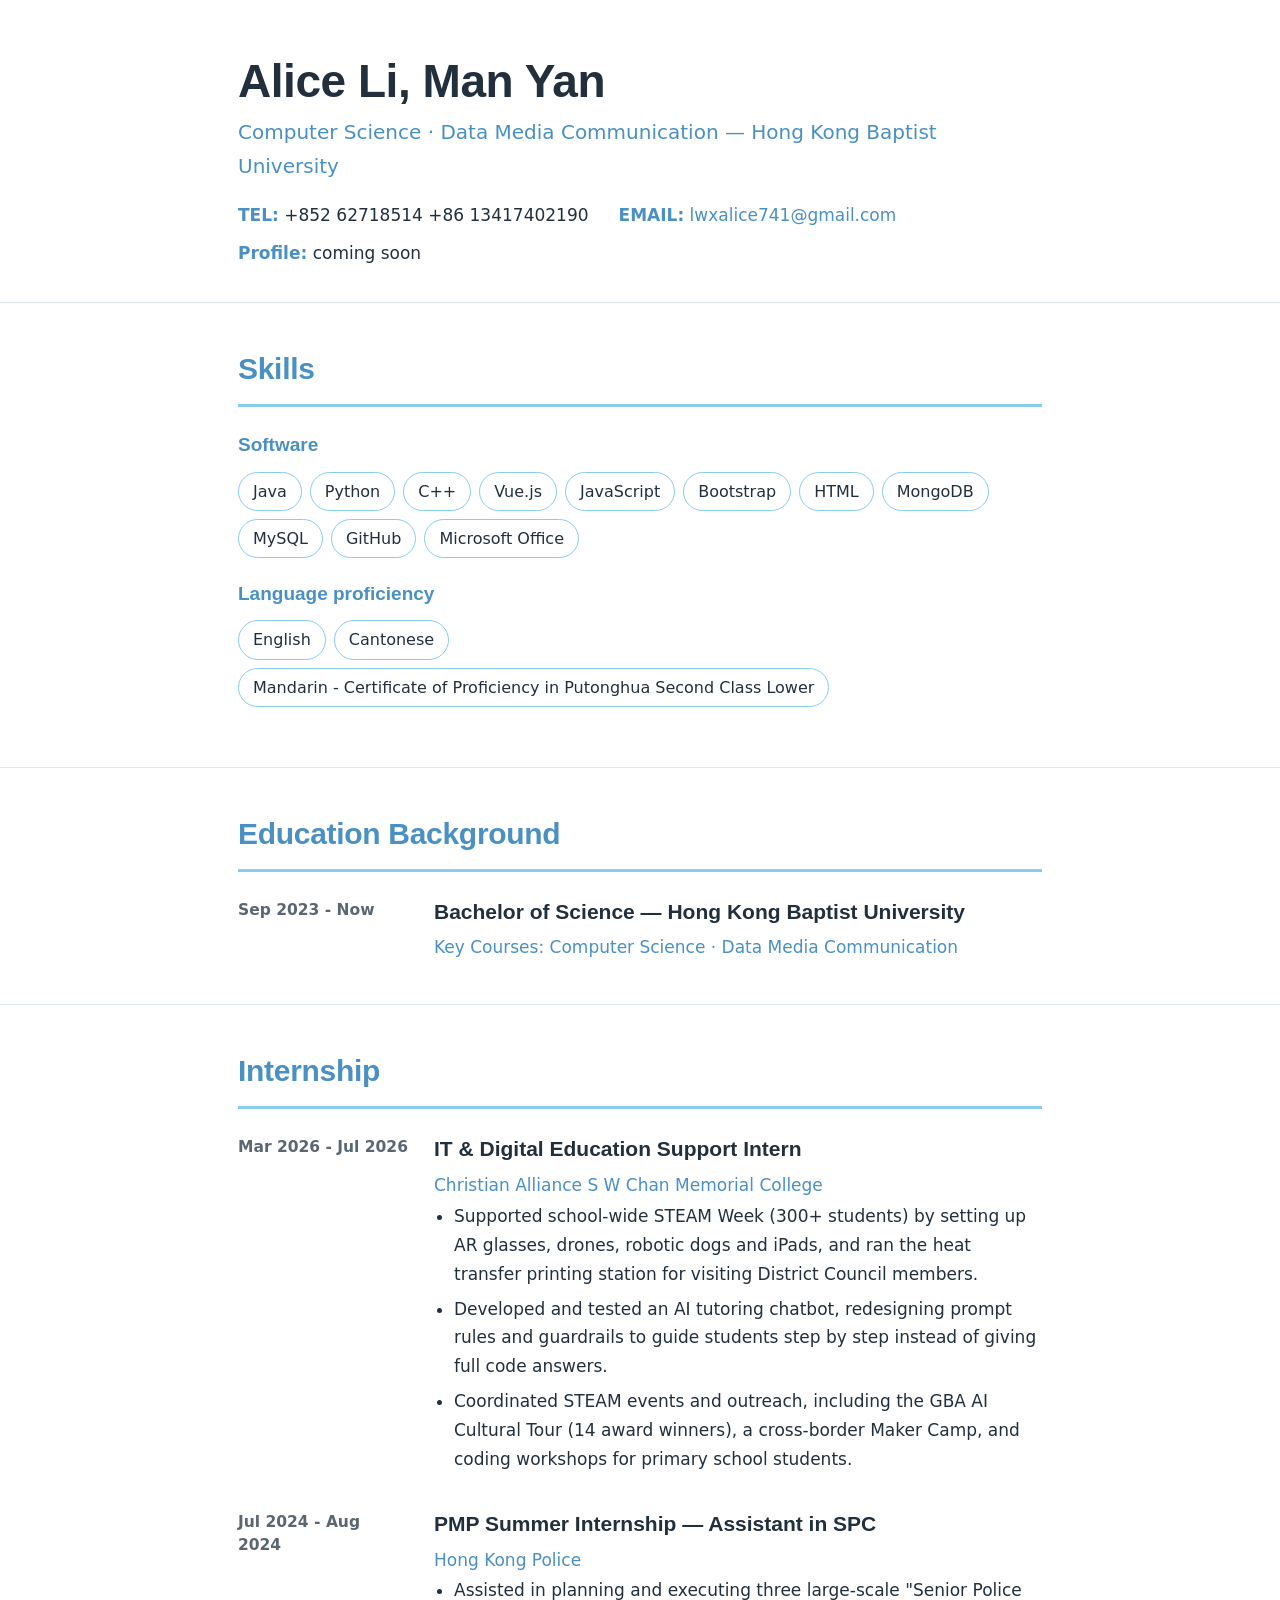
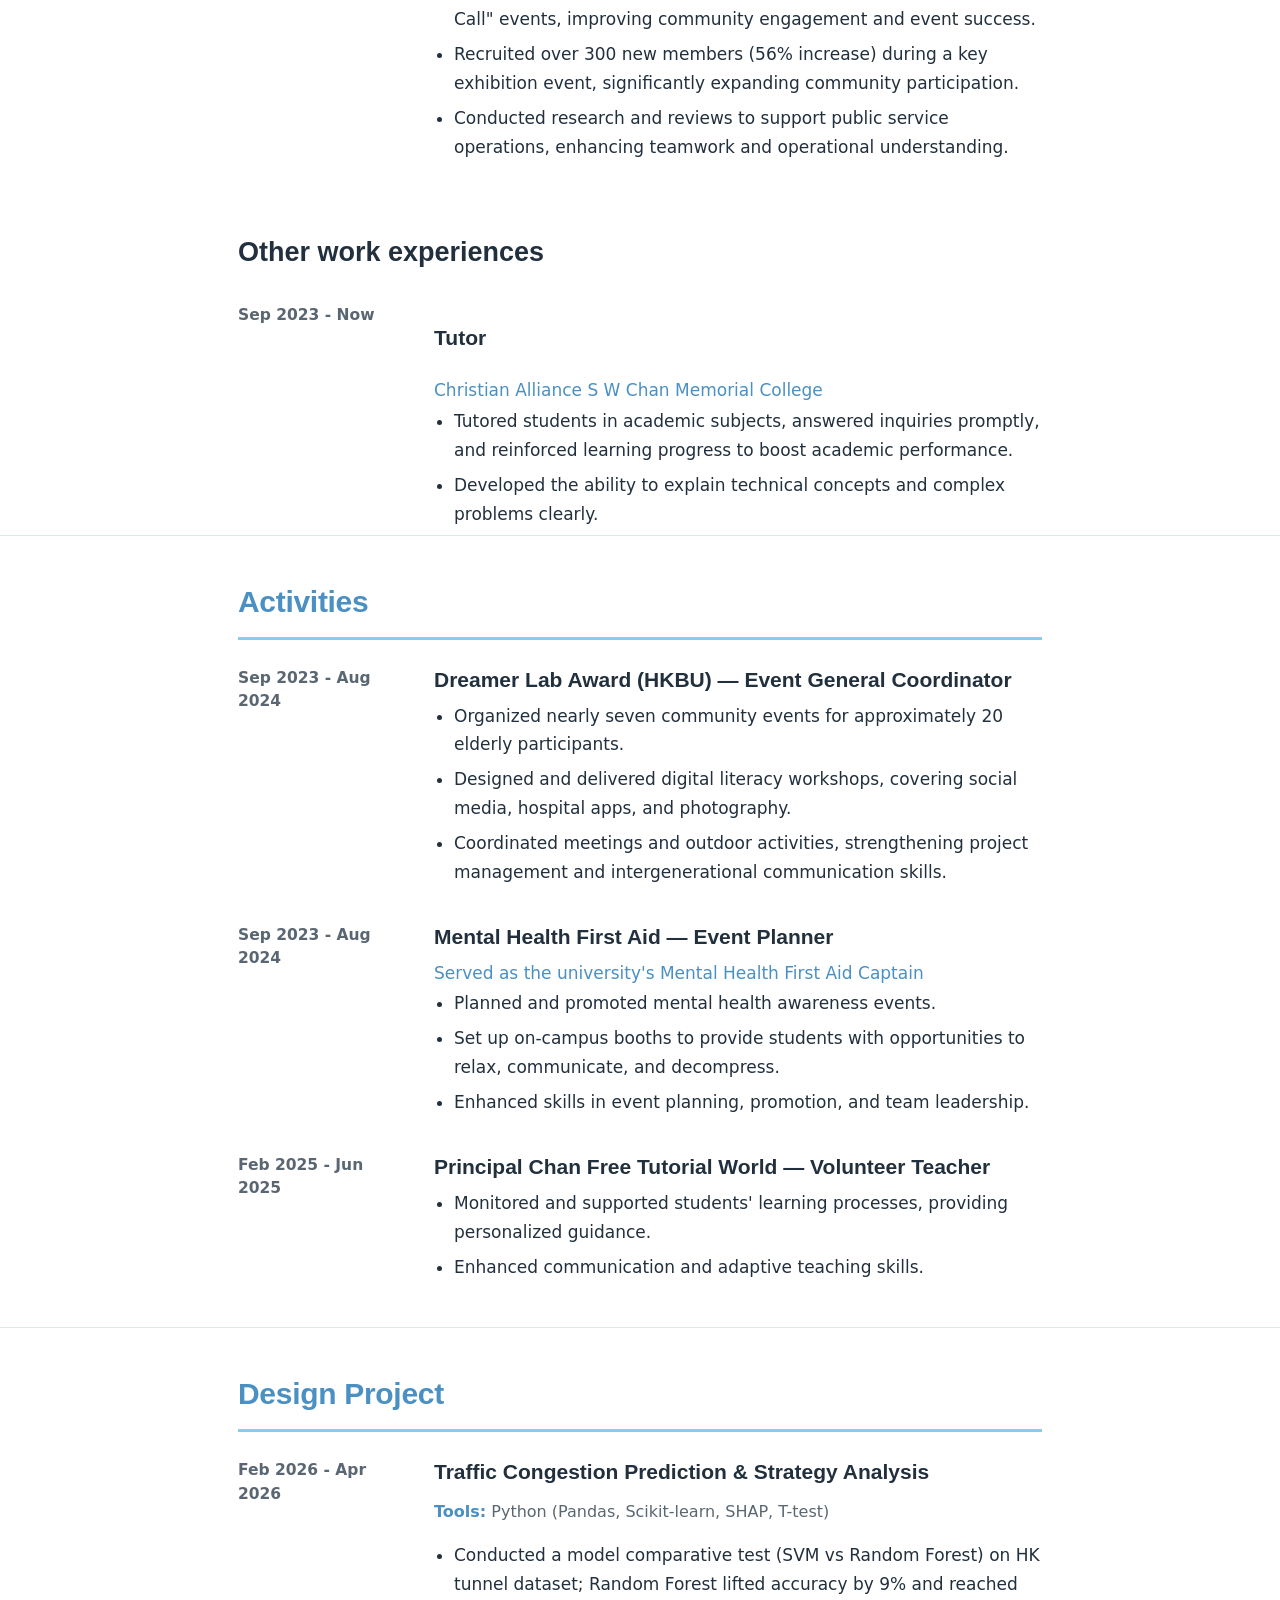
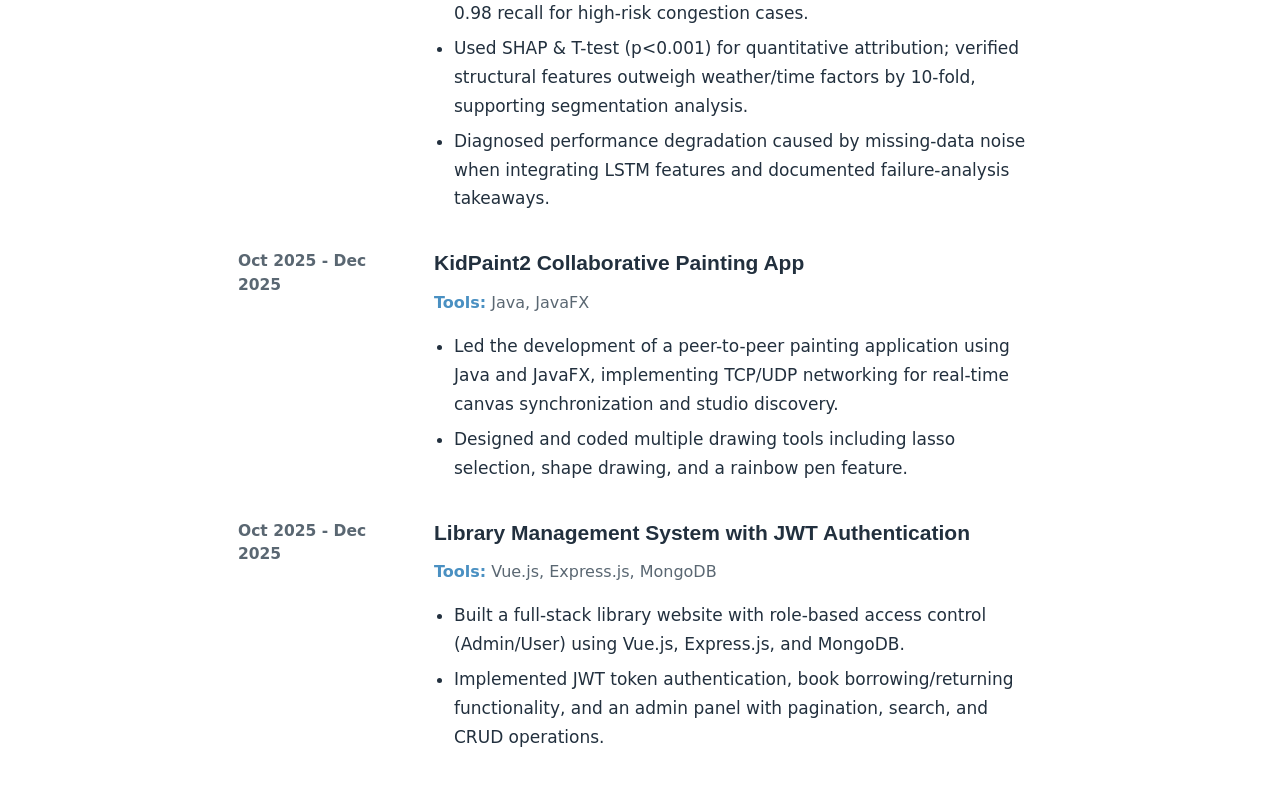
==== index.html @ d693ef81 "Rename resume.html to index.html" ====
<!DOCTYPE html>
<html lang="zh-HK">
<head>
<meta charset="UTF-8">
<meta name="viewport" content="width=device-width, initial-scale=1.0">
<title>Alice Li, Man Yan — Resume</title>
<link rel="preconnect" href="https://miaoda.feishu.cn" crossorigin>
<link rel="stylesheet" href="https://miaoda.feishu.cn/fonts/css2?family=Space+Grotesk:wght@400;500;600;700&family=IBM+Plex+Sans:wght@300;400;500;600&display=swap">
<style>
  :root{
    --white:#FFFFFF;
    --sky:#87CEEB;
    --sky-deep:#4A90C2;
    --ink:#22303E;
    --ink-soft:#5A6772;
    --line:#DFE6EC;
  }
  *{box-sizing:border-box;}
  body{
    margin:0;
    font-family:"IBM Plex Sans", "PingFang SC", "Microsoft YaHei", system-ui, sans-serif;
    color:var(--ink);
    background:var(--white);
    line-height:1.7;
    font-size:18px;
    -webkit-font-smoothing:antialiased;
  }
  h1,h2,h3{font-family:"Space Grotesk","PingFang SC",sans-serif;}
  a{color:var(--sky-deep);text-decoration:none;}
  a:hover{text-decoration:underline;}
  .wrap{max-width:860px;margin:0 auto;padding:0 28px;}

  /* ===== Header ===== */
  header.hero{padding:56px 0 34px;background:var(--white);}
  header.hero h1{
    margin:0 0 8px;font-size:46px;line-height:1.1;font-weight:700;letter-spacing:-.01em;color:var(--ink);
  }
  .hero-role{font-size:20px;color:var(--sky-deep);margin:0 0 18px;font-weight:500;}
  .contact-row{display:flex;flex-wrap:wrap;gap:10px 30px;font-size:17px;color:var(--ink);}
  .contact-row span{white-space:nowrap;}
  .contact-row strong{color:var(--sky-deep);font-weight:600;}

  /* ===== Sections ===== */
  section{padding:40px 0;border-top:1px solid var(--line);}
  section h2{
    margin:0 0 22px;font-size:30px;font-weight:600;letter-spacing:-.01em;color:var(--sky-deep);
    padding-bottom:10px;border-bottom:3px solid var(--sky);
  }
  section h3{margin:0 0 4px;font-size:21px;font-weight:600;color:var(--ink);}

  /* ===== Entry (title + date + bullets) ===== */
  .entry{display:flex;gap:26px;margin-bottom:26px;}
  .entry:last-child{margin-bottom:0;}
  .entry .date{
    flex:0 0 170px;font-size:15.5px;font-weight:600;color:var(--ink-soft);line-height:1.5;
    padding-top:5px;
  }
  .entry .body{flex:1;}
  .entry .org{font-size:17px;font-weight:500;color:var(--sky-deep);margin:0 0 2px;}
  .entry ul{margin:0;padding-left:20px;}
  .entry li{font-size:17px;margin-bottom:6px;}
  .entry .tools{margin-top:8px;font-size:16px;color:var(--ink-soft);}
  .entry .tools strong{font-weight:600;color:var(--sky-deep);}

  /* ===== Skills ===== */
  .skill-block{margin-bottom:20px;}
  .skill-block h3{font-size:19px;color:var(--sky-deep);margin-bottom:10px;}
  .chips{display:flex;flex-wrap:wrap;gap:8px;}
  .chip{
    font-size:16px;font-weight:500;color:var(--ink);
    background:var(--white);border:1px solid var(--sky);
    padding:5px 14px;border-radius:999px;
  }
  .chip.lang{color:var(--white);background:var(--sky-deep);border-color:var(--sky-deep);}
  .chip small{display:block;font-weight:400;font-size:12.5px;color:var(--ink-soft);}

  /* ===== Responsive ===== */
  @media (max-width:720px){
    header.hero h1{font-size:36px;}
    .entry{flex-direction:column;gap:4px;}
    .entry .date{padding-top:0;}
    .wrap{padding:0 20px;}
  }
</style>
</head>
<body>

<header class="hero">
  <div class="wrap">
    <h1>Alice Li, Man Yan</h1>
    <p class="hero-role">Computer Science · Data Media Communication — Hong Kong Baptist University</p>
    <div class="contact-row">
      <span><strong>TEL:</strong> +852 62718514 +86 13417402190</span>
      <span><strong>EMAIL:</strong> <a href="mailto:lwxalice741@gmail.com">lwxalice741@gmail.com</a></span>
      <span><strong>Profile:</strong> coming soon</span>
    </div>
  </div>
</header>

<!-- skills-->
<section>
  <div class="wrap">
    <h2>Skills</h2>
    <div class="skill-block">
      <h3>Software</h3>
      <div class="chips">
        <span class="chip">Java</span>
        <span class="chip">Python</span>
        <span class="chip">C++</span>
        <span class="chip">Vue.js</span>
        <span class="chip">JavaScript</span>
        <span class="chip">Bootstrap</span>
        <span class="chip">HTML</span>
        <span class="chip">MongoDB</span>
        <span class="chip">MySQL</span>
        <span class="chip">GitHub</span>
        <span class="chip">Microsoft Office</span>
      </div>
    </div>
    <div class="skill-block">
      <h3>Language proficiency</h3>
      <div class="chips">
        <span class="chip">English</span>
        <span class="chip">Cantonese</span>
        <span class="chip">Mandarin - Certificate of Proficiency in Putonghua Second Class Lower</span>
      </div>
    </div>
  </div>
</section>

<!--Education -->
<section>
  <div class="wrap">
    <h2>Education Background</h2>
    <div class="entry">
      <div class="date">Sep 2023 - Now</div>
      <div class="body">
        <h3>Bachelor of Science — Hong Kong Baptist University</h3>
        <p class="org">Key Courses: Computer Science · Data Media Communication</p>
      </div>
    </div>
  </div>
</section>

<!--Internship -->
<section>
  <div class="wrap">
    <h2>Internship</h2>

    <div class="entry">
      <div class="date">Mar 2026 - Jul 2026</div>
      <div class="body">
        <h3>IT &amp; Digital Education Support Intern</h3>
        <p class="org">Christian Alliance S W Chan Memorial College</p>
        <ul>
          <li>Supported school-wide STEAM Week (300+ students) by setting up AR glasses, drones, robotic dogs and iPads, and ran the heat transfer printing station for visiting District Council members.</li>
          <li>Developed and tested an AI tutoring chatbot, redesigning prompt rules and guardrails to guide students step by step instead of giving full code answers.</li>
          <li>Coordinated STEAM events and outreach, including the GBA AI Cultural Tour (14 award winners), a cross-border Maker Camp, and coding workshops for primary school students.</li>
        </ul>
      </div>
    </div>

    <div class="entry">
      <div class="date">Jul 2024 - Aug 2024</div>
      <div class="body">
        <h3>PMP Summer Internship — Assistant in SPC</h3>
        <p class="org">Hong Kong Police</p>
        <ul>
          <li>Assisted in planning and executing three large-scale "Senior Police Call" events, improving community engagement and event success.</li>
          <li>Recruited over 300 new members (56% increase) during a key exhibition event, significantly expanding community participation.</li>
          <li>Conducted research and reviews to support public service operations, enhancing teamwork and operational understanding.</li>
        </ul>
      </div>
    </div>
  </div>
</section>

<sction>
    <div class="wrap">
        <h2>Other work experiences</h2>
        
        <div class="entry">
            <div class="date">Sep 2023 - Now</div>
            <div class="body">
              <h3>Tutor</h3>
              <p class="org">Christian Alliance S W Chan Memorial College</p>
              <ul>
                <li>Tutored students in academic subjects, answered inquiries promptly, and reinforced learning progress to boost academic performance.</li>
                <li>Developed the ability to explain technical concepts and complex problems clearly.</li>
              </ul>
            </div>
          </div>
      </div>
</sction>

<!-- Community services/ Extra-activity -->
<section>
    <div class="wrap">
      <h2>Activities</h2>
  
      <div class="entry">
        <div class="date">Sep 2023 - Aug 2024</div>
        <div class="body">
          <h3>Dreamer Lab Award (HKBU) — Event General Coordinator</h3>
          <ul>
            <li>Organized nearly seven community events for approximately 20 elderly participants.</li>
            <li>Designed and delivered digital literacy workshops, covering social media, hospital apps, and photography.</li>
            <li>Coordinated meetings and outdoor activities, strengthening project management and intergenerational communication skills.</li>
          </ul>
        </div>
      </div>
  
      <div class="entry">
        <div class="date">Sep 2023 - Aug 2024</div>
        <div class="body">
          <h3>Mental Health First Aid — Event Planner</h3>
          <p class="org">Served as the university's Mental Health First Aid Captain</p>
          <ul>
            <li>Planned and promoted mental health awareness events.</li>
            <li>Set up on-campus booths to provide students with opportunities to relax, communicate, and decompress.</li>
            <li>Enhanced skills in event planning, promotion, and team leadership.</li>
          </ul>
        </div>
      </div>
  
      <div class="entry">
        <div class="date">Feb 2025 - Jun 2025</div>
        <div class="body">
          <h3>Principal Chan Free Tutorial World — Volunteer Teacher</h3>
          <ul>
            <li>Monitored and supported students' learning processes, providing personalized guidance.</li>
            <li>Enhanced communication and adaptive teaching skills.</li>
          </ul>
        </div>
      </div>

    </div>
  </section>

<!-- Projects -->
<section>
  <div class="wrap">
    <h2>Design Project</h2>

    <div class="entry">
      <div class="date">Feb 2026 - Apr 2026</div>
      <div class="body">
        <h3>Traffic Congestion Prediction &amp; Strategy Analysis</h3>
        <p class="tools"><strong>Tools:</strong> Python (Pandas, Scikit-learn, SHAP, T-test)</p>
        <ul>
          <li>Conducted a model comparative test (SVM vs Random Forest) on HK tunnel dataset; Random Forest lifted accuracy by 9% and reached 0.98 recall for high-risk congestion cases.</li>
          <li>Used SHAP &amp; T-test (p&lt;0.001) for quantitative attribution; verified structural features outweigh weather/time factors by 10-fold, supporting segmentation analysis.</li>
          <li>Diagnosed performance degradation caused by missing-data noise when integrating LSTM features and documented failure-analysis takeaways.</li>
        </ul>
      </div>
    </div>

    <div class="entry">
      <div class="date">Oct 2025 - Dec 2025</div>
      <div class="body">
        <h3>KidPaint2 Collaborative Painting App</h3>
        <p class="tools"><strong>Tools:</strong> Java, JavaFX</p>
        <ul>
          <li>Led the development of a peer-to-peer painting application using Java and JavaFX, implementing TCP/UDP networking for real-time canvas synchronization and studio discovery.</li>
          <li>Designed and coded multiple drawing tools including lasso selection, shape drawing, and a rainbow pen feature.</li>
        </ul>
      </div>
    </div>

    <div class="entry">
      <div class="date">Oct 2025 - Dec 2025</div>
      <div class="body">
        <h3>Library Management System with JWT Authentication</h3>
        <p class="tools"><strong>Tools:</strong> Vue.js, Express.js, MongoDB</p>
        <ul>
          <li>Built a full-stack library website with role-based access control (Admin/User) using Vue.js, Express.js, and MongoDB.</li>
          <li>Implemented JWT token authentication, book borrowing/returning functionality, and an admin panel with pagination, search, and CRUD operations.</li>
        </ul>
      </div>
    </div>
  </div>
</section>

</body>
</html>
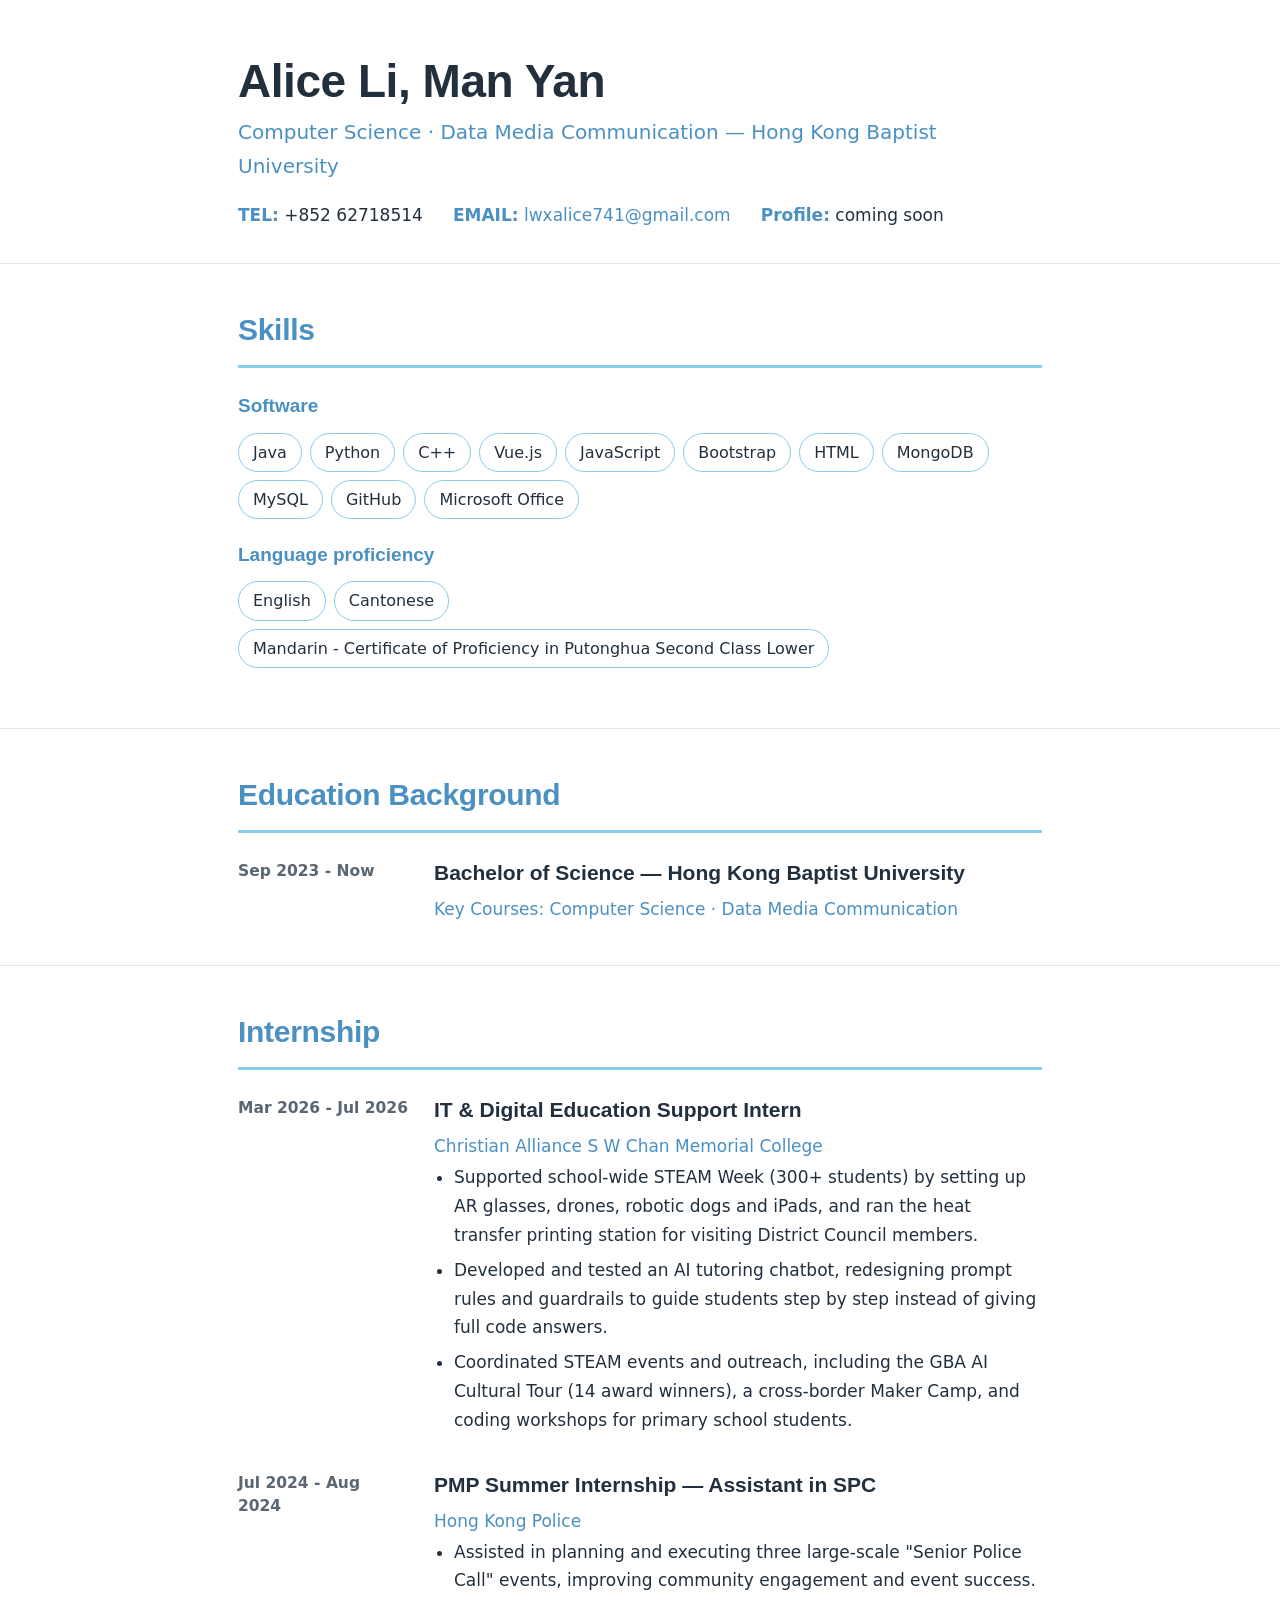
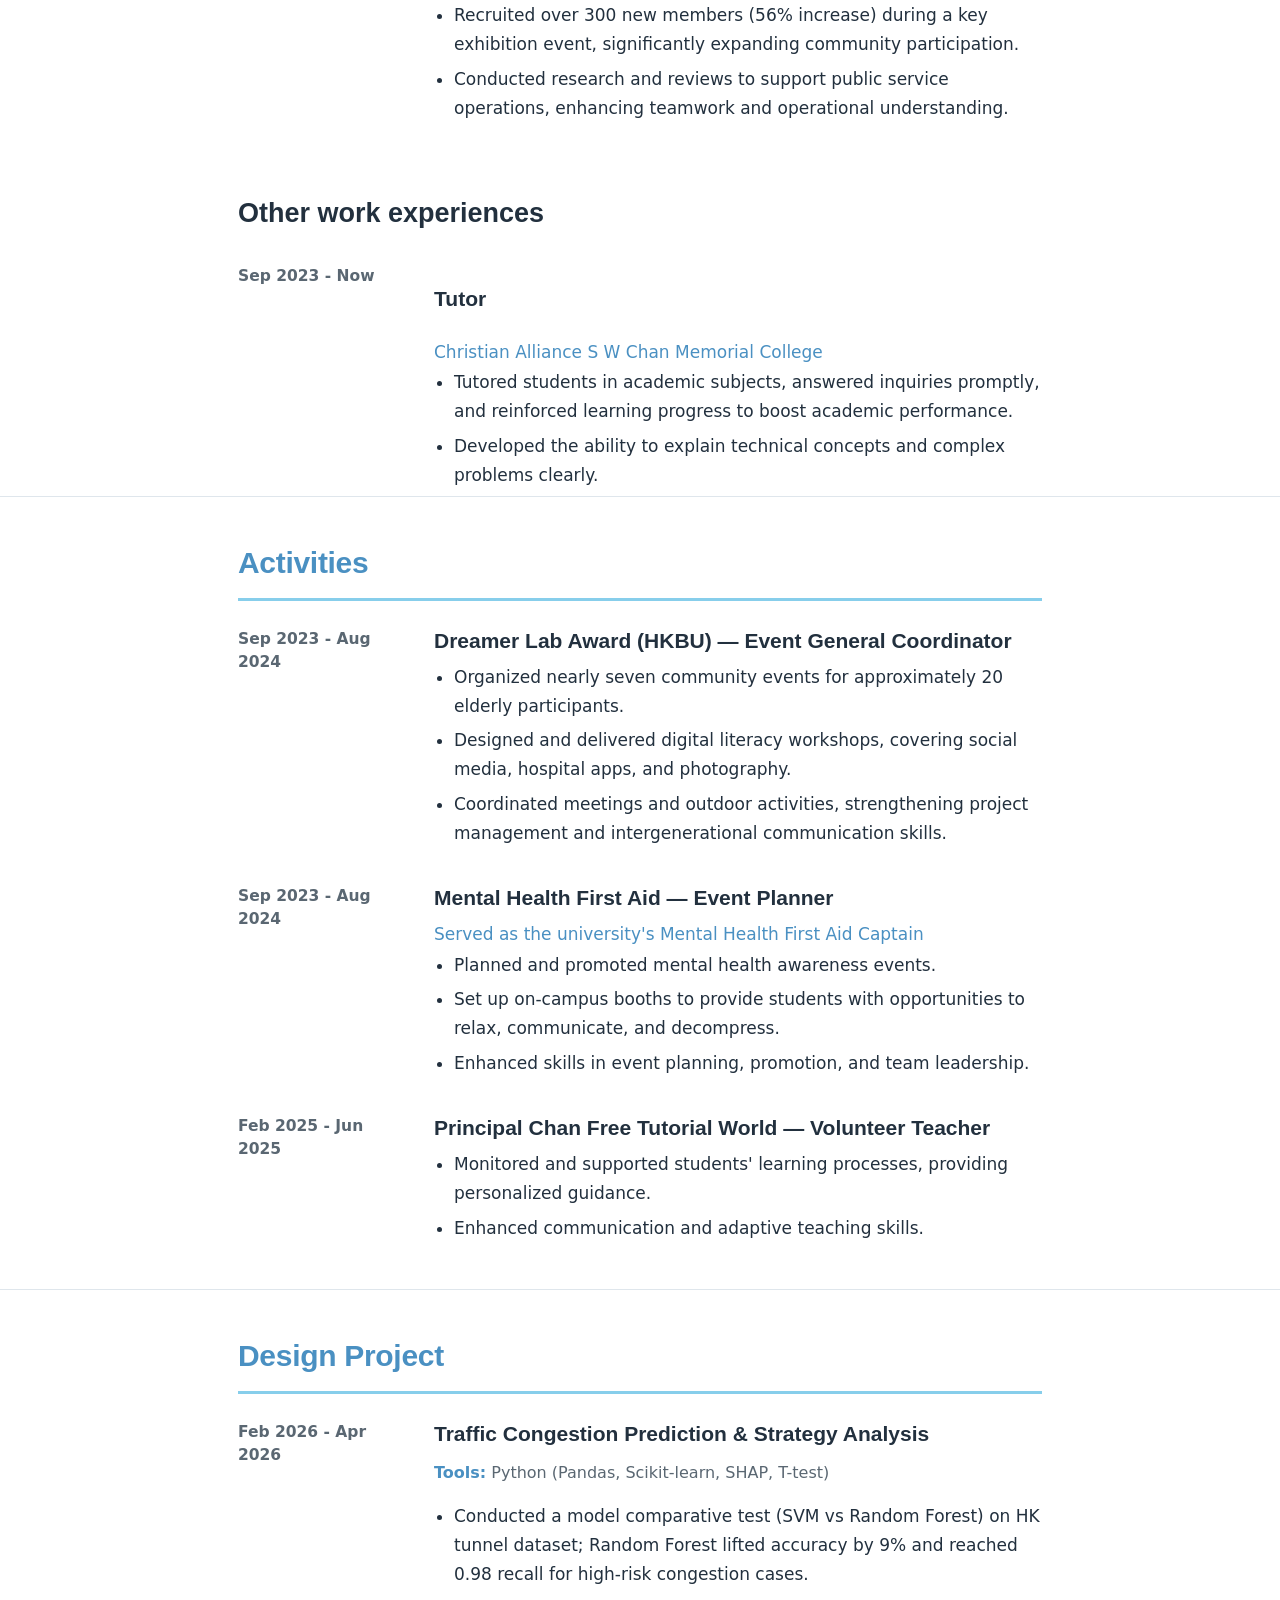
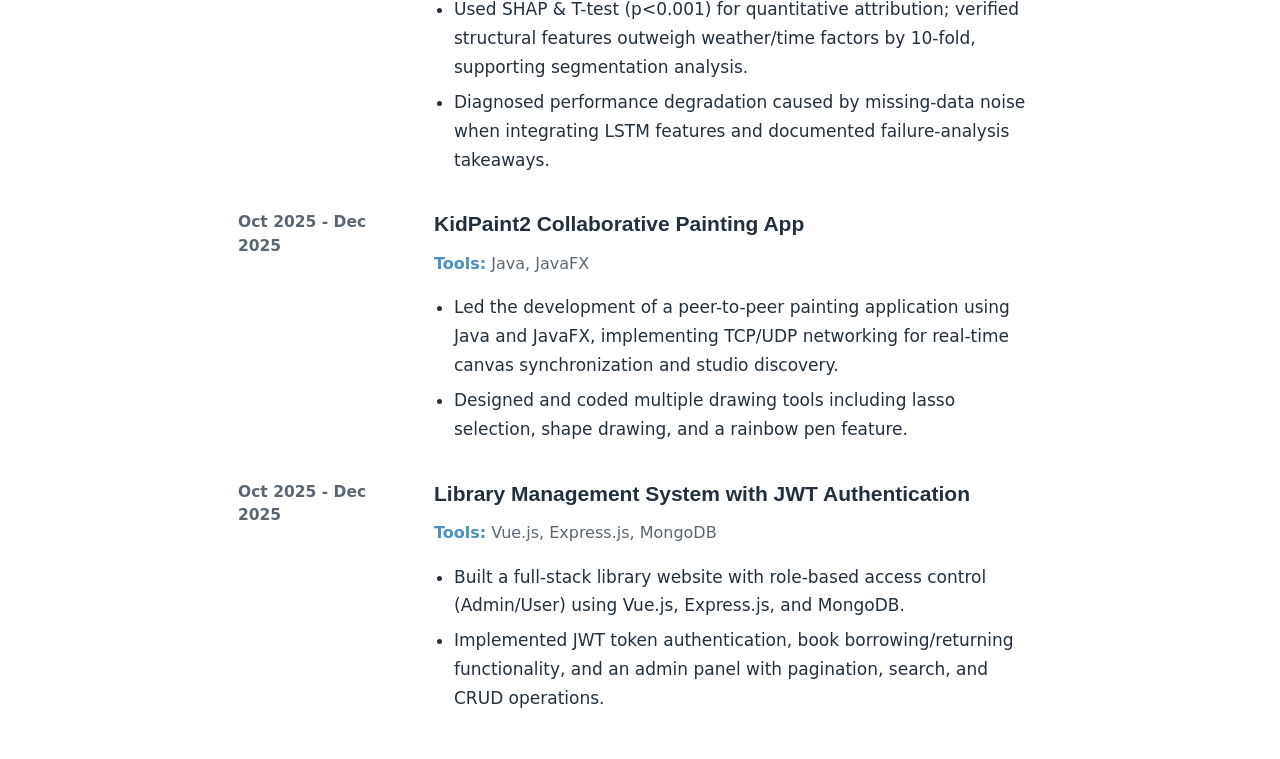
==== commit d39b991e: "Update index.html" ====
--- a/index.html
+++ b/index.html
@@ -90,7 +90,7 @@
     <h1>Alice Li, Man Yan</h1>
     <p class="hero-role">Computer Science · Data Media Communication — Hong Kong Baptist University</p>
     <div class="contact-row">
-      <span><strong>TEL:</strong> +852 62718514 +86 13417402190</span>
+      <span><strong>TEL:</strong> +852 62718514</span>
       <span><strong>EMAIL:</strong> <a href="mailto:lwxalice741@gmail.com">lwxalice741@gmail.com</a></span>
       <span><strong>Profile:</strong> coming soon</span>
     </div>
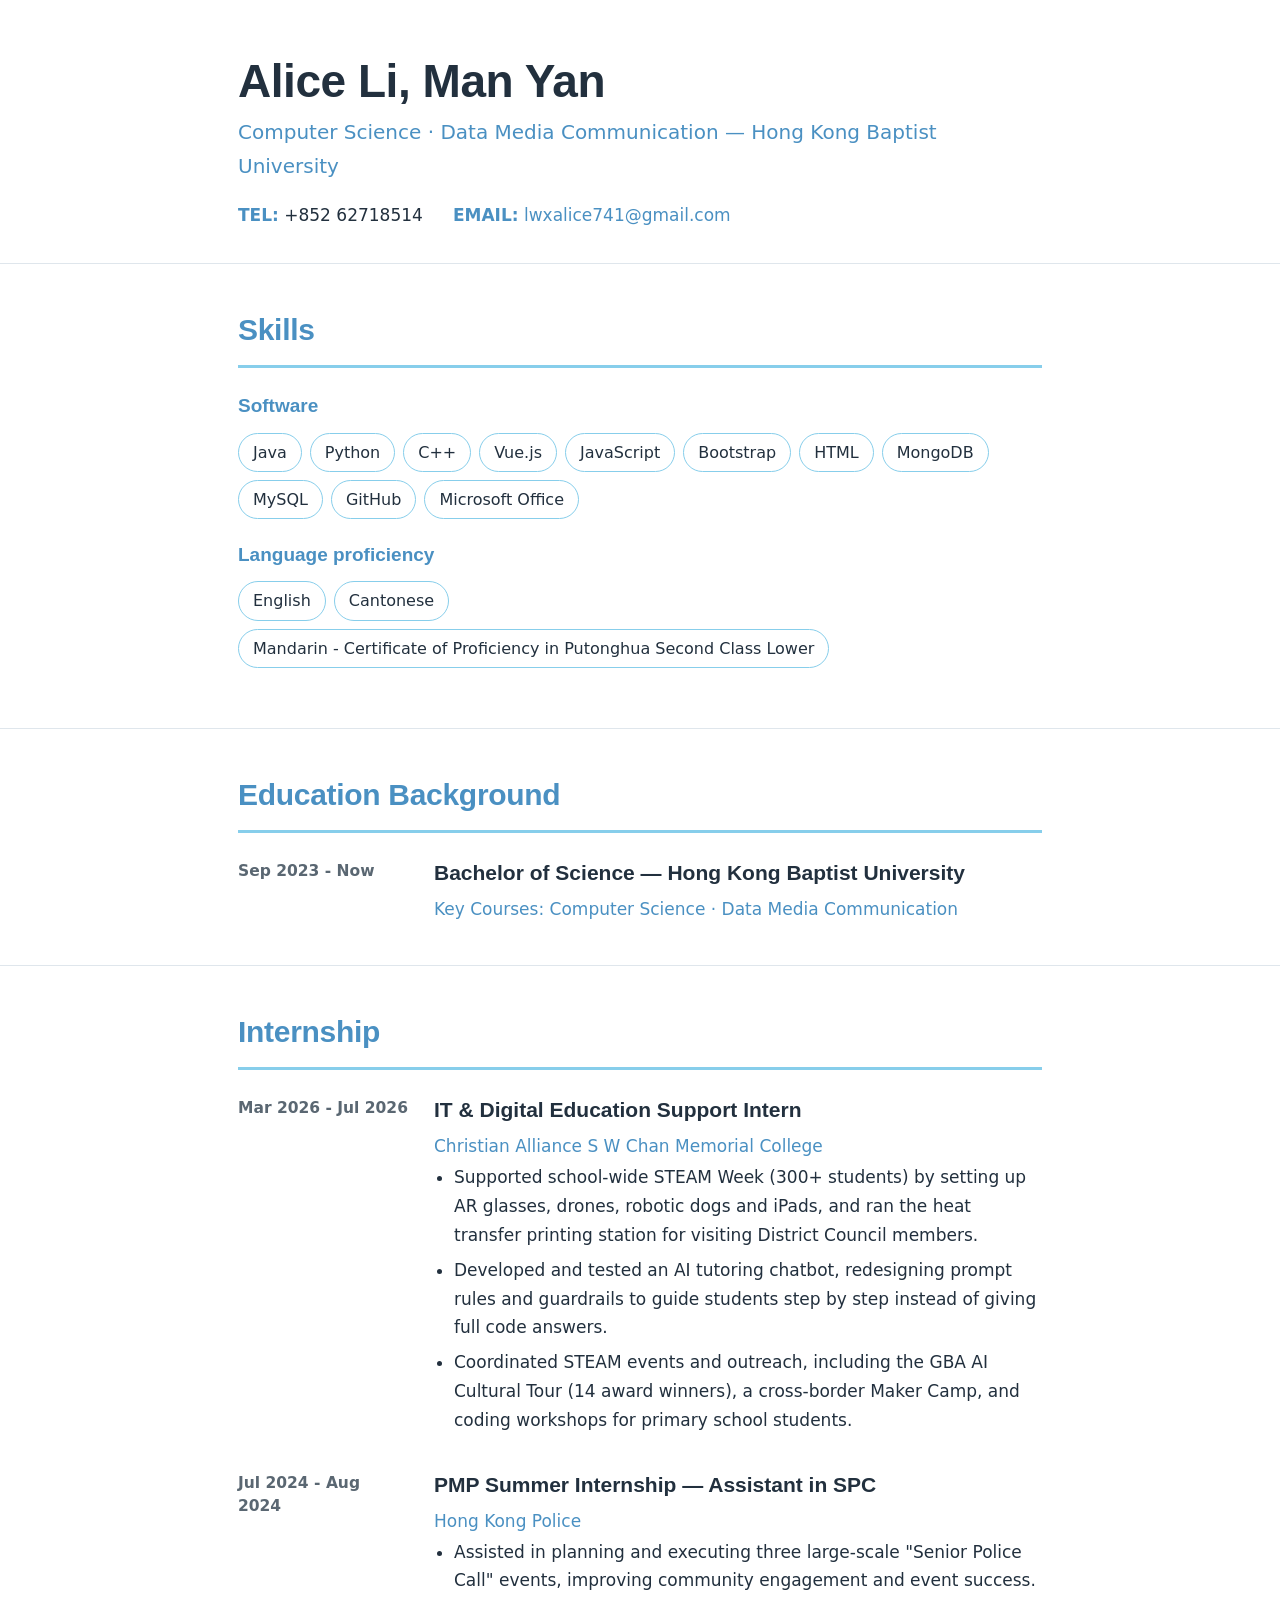
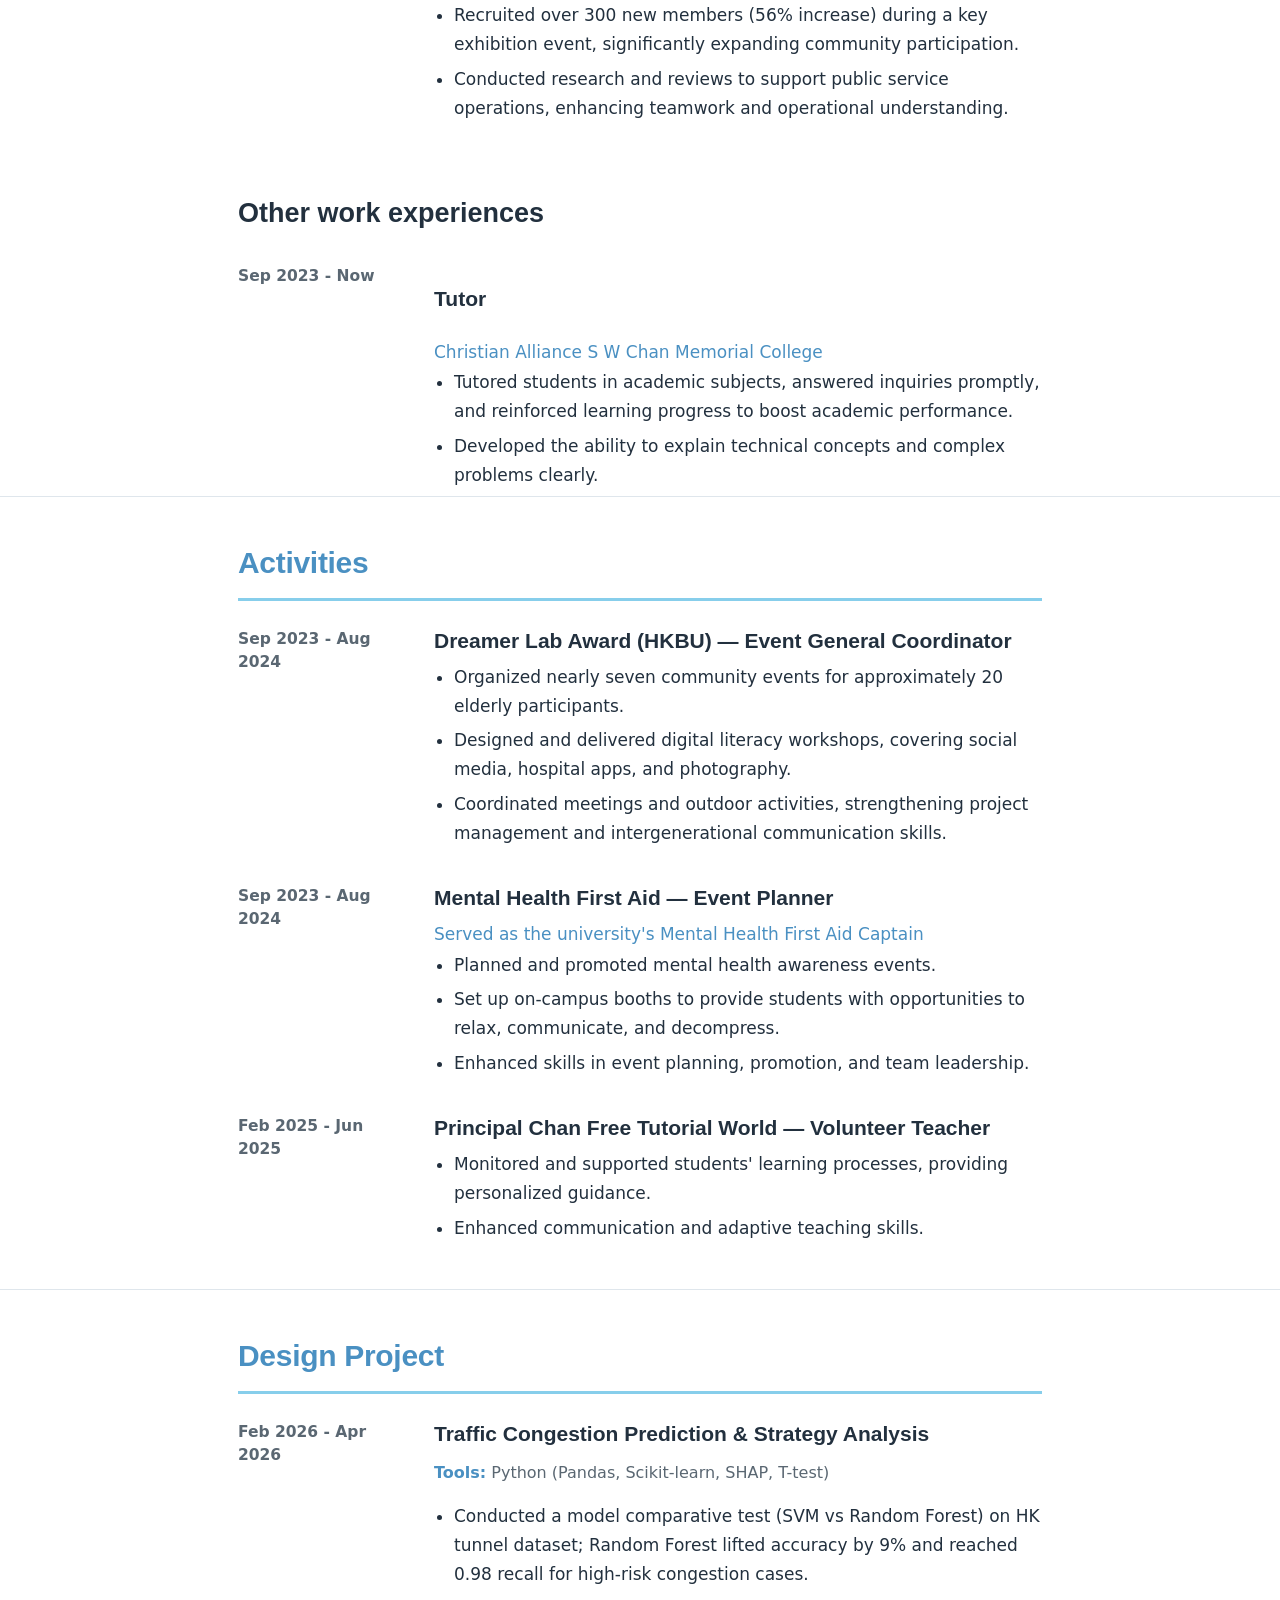
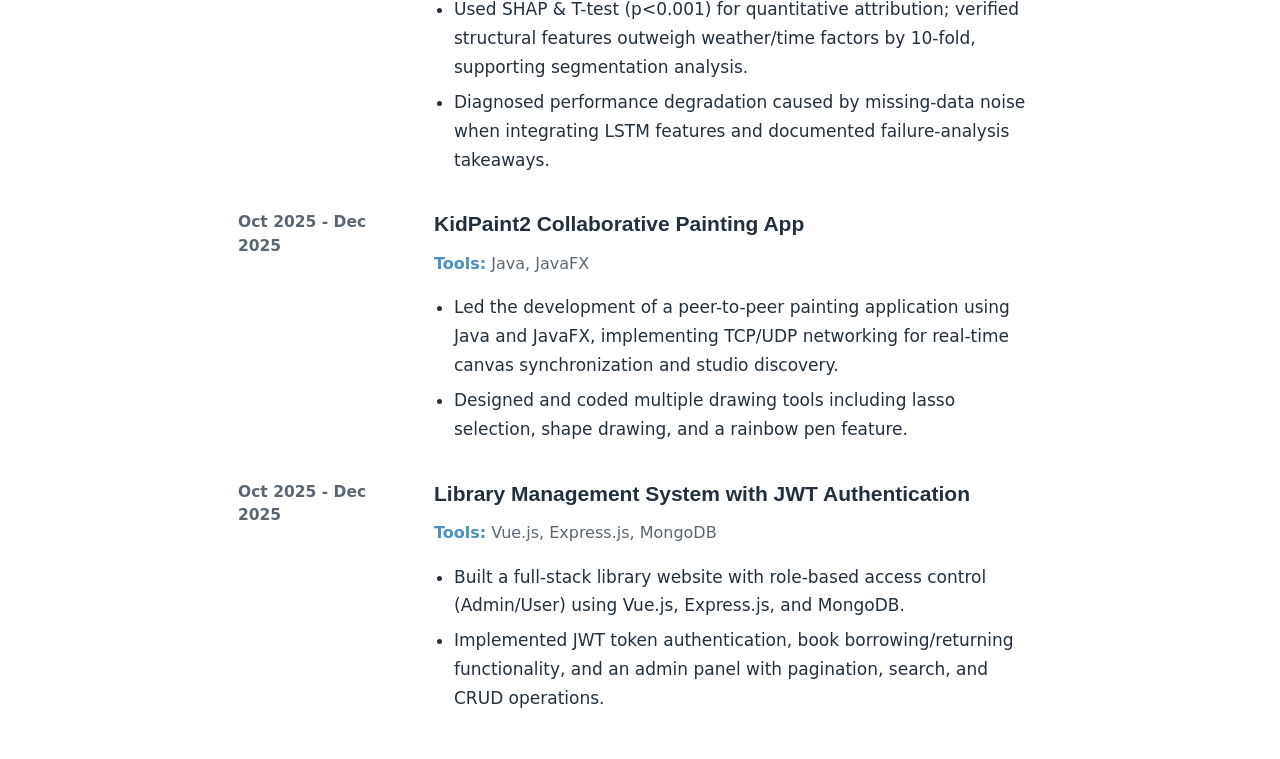
==== commit 26f30c4e: "Update index.html" ====
--- a/index.html
+++ b/index.html
@@ -92,7 +92,6 @@
     <div class="contact-row">
       <span><strong>TEL:</strong> +852 62718514</span>
       <span><strong>EMAIL:</strong> <a href="mailto:lwxalice741@gmail.com">lwxalice741@gmail.com</a></span>
-      <span><strong>Profile:</strong> coming soon</span>
     </div>
   </div>
 </header>
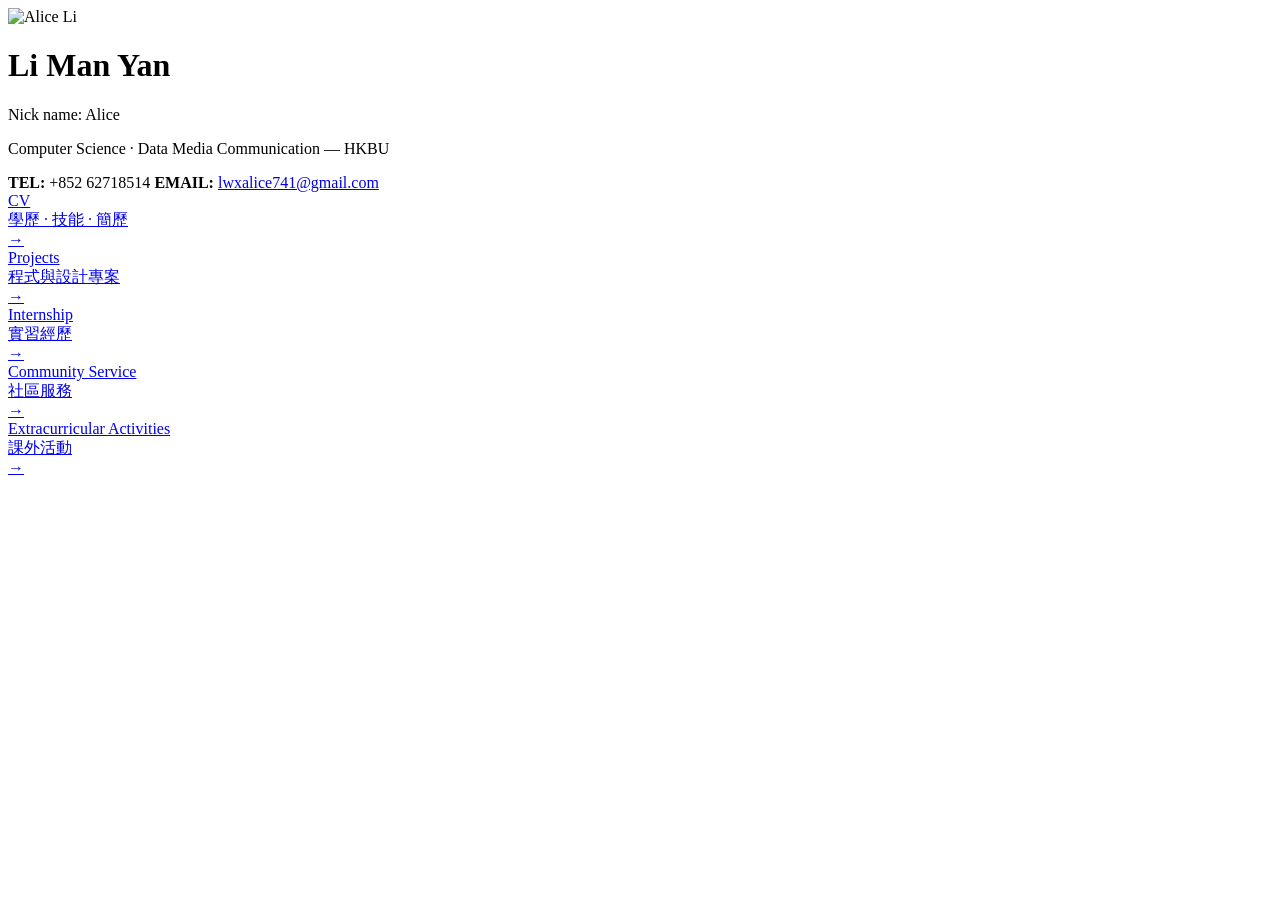
==== commit 0345a724: "Update index.html" ====
--- a/index.html
+++ b/index.html
@@ -1,284 +1,74 @@
 <!DOCTYPE html>
 <html lang="zh-HK">
 <head>
-<meta charset="UTF-8">
-<meta name="viewport" content="width=device-width, initial-scale=1.0">
-<title>Alice Li, Man Yan — Resume</title>
-<link rel="preconnect" href="https://miaoda.feishu.cn" crossorigin>
-<link rel="stylesheet" href="https://miaoda.feishu.cn/fonts/css2?family=Space+Grotesk:wght@400;500;600;700&family=IBM+Plex+Sans:wght@300;400;500;600&display=swap">
-<style>
-  :root{
-    --white:#FFFFFF;
-    --sky:#87CEEB;
-    --sky-deep:#4A90C2;
-    --ink:#22303E;
-    --ink-soft:#5A6772;
-    --line:#DFE6EC;
-  }
-  *{box-sizing:border-box;}
-  body{
-    margin:0;
-    font-family:"IBM Plex Sans", "PingFang SC", "Microsoft YaHei", system-ui, sans-serif;
-    color:var(--ink);
-    background:var(--white);
-    line-height:1.7;
-    font-size:18px;
-    -webkit-font-smoothing:antialiased;
-  }
-  h1,h2,h3{font-family:"Space Grotesk","PingFang SC",sans-serif;}
-  a{color:var(--sky-deep);text-decoration:none;}
-  a:hover{text-decoration:underline;}
-  .wrap{max-width:860px;margin:0 auto;padding:0 28px;}
-
-  /* ===== Header ===== */
-  header.hero{padding:56px 0 34px;background:var(--white);}
-  header.hero h1{
-    margin:0 0 8px;font-size:46px;line-height:1.1;font-weight:700;letter-spacing:-.01em;color:var(--ink);
-  }
-  .hero-role{font-size:20px;color:var(--sky-deep);margin:0 0 18px;font-weight:500;}
-  .contact-row{display:flex;flex-wrap:wrap;gap:10px 30px;font-size:17px;color:var(--ink);}
-  .contact-row span{white-space:nowrap;}
-  .contact-row strong{color:var(--sky-deep);font-weight:600;}
-
-  /* ===== Sections ===== */
-  section{padding:40px 0;border-top:1px solid var(--line);}
-  section h2{
-    margin:0 0 22px;font-size:30px;font-weight:600;letter-spacing:-.01em;color:var(--sky-deep);
-    padding-bottom:10px;border-bottom:3px solid var(--sky);
-  }
-  section h3{margin:0 0 4px;font-size:21px;font-weight:600;color:var(--ink);}
-
-  /* ===== Entry (title + date + bullets) ===== */
-  .entry{display:flex;gap:26px;margin-bottom:26px;}
-  .entry:last-child{margin-bottom:0;}
-  .entry .date{
-    flex:0 0 170px;font-size:15.5px;font-weight:600;color:var(--ink-soft);line-height:1.5;
-    padding-top:5px;
-  }
-  .entry .body{flex:1;}
-  .entry .org{font-size:17px;font-weight:500;color:var(--sky-deep);margin:0 0 2px;}
-  .entry ul{margin:0;padding-left:20px;}
-  .entry li{font-size:17px;margin-bottom:6px;}
-  .entry .tools{margin-top:8px;font-size:16px;color:var(--ink-soft);}
-  .entry .tools strong{font-weight:600;color:var(--sky-deep);}
-
-  /* ===== Skills ===== */
-  .skill-block{margin-bottom:20px;}
-  .skill-block h3{font-size:19px;color:var(--sky-deep);margin-bottom:10px;}
-  .chips{display:flex;flex-wrap:wrap;gap:8px;}
-  .chip{
-    font-size:16px;font-weight:500;color:var(--ink);
-    background:var(--white);border:1px solid var(--sky);
-    padding:5px 14px;border-radius:999px;
-  }
-  .chip.lang{color:var(--white);background:var(--sky-deep);border-color:var(--sky-deep);}
-  .chip small{display:block;font-weight:400;font-size:12.5px;color:var(--ink-soft);}
-
-  /* ===== Responsive ===== */
-  @media (max-width:720px){
-    header.hero h1{font-size:36px;}
-    .entry{flex-direction:column;gap:4px;}
-    .entry .date{padding-top:0;}
-    .wrap{padding:0 20px;}
-  }
-</style>
+  <meta charset="UTF-8">
+  <meta name="viewport" content="width=device-width, initial-scale=1.0">
+  <title>Alice Li — Home</title>
+  <link rel="stylesheet" href="https://miaoda.feishu.cn/fonts/css2?family=Space+Grotesk:wght@400;500;600;700&family=IBM+Plex+Sans:wght@300;400;500;600&display=swap">
+  <link rel="stylesheet" href="style.css">
 </head>
 <body>
 
-<header class="hero">
-  <div class="wrap">
-    <h1>Alice Li, Man Yan</h1>
-    <p class="hero-role">Computer Science · Data Media Communication — Hong Kong Baptist University</p>
-    <div class="contact-row">
-      <span><strong>TEL:</strong> +852 62718514</span>
-      <span><strong>EMAIL:</strong> <a href="mailto:lwxalice741@gmail.com">lwxalice741@gmail.com</a></span>
+<!-- common header -->
+<header class="site-header">
+  <div class="wrap header-flex">
+    <img src="photo_home.jpeg" alt="Alice Li" class="avatar">
+    <div class="header-info">
+      <h1>Li Man Yan</h1>
+      <p class="nickname">Nick name: Alice</p>
+      <p class="role">Computer Science · Data Media Communication — HKBU</p>
+      <div class="contact-row">
+        <span><strong>TEL:</strong> +852 62718514</span>
+        <span><strong>EMAIL:</strong> <a href="mailto:lwxalice741@gmail.com">lwxalice741@gmail.com</a></span>
+      </div>
     </div>
   </div>
 </header>
 
-<!-- skills-->
-<section>
-  <div class="wrap">
-    <h2>Skills</h2>
-    <div class="skill-block">
-      <h3>Software</h3>
-      <div class="chips">
-        <span class="chip">Java</span>
-        <span class="chip">Python</span>
-        <span class="chip">C++</span>
-        <span class="chip">Vue.js</span>
-        <span class="chip">JavaScript</span>
-        <span class="chip">Bootstrap</span>
-        <span class="chip">HTML</span>
-        <span class="chip">MongoDB</span>
-        <span class="chip">MySQL</span>
-        <span class="chip">GitHub</span>
-        <span class="chip">Microsoft Office</span>
+<!-- selection -->
+<main class="wrap">
+  <div class="tile-grid">
+    <a href="cv.html" class="tile">
+      <div>
+        <div class="tile-title">CV</div>
+        <div class="tile-sub">學歷 · 技能 · 簡歷</div>
       </div>
-    </div>
-    <div class="skill-block">
-      <h3>Language proficiency</h3>
-      <div class="chips">
-        <span class="chip">English</span>
-        <span class="chip">Cantonese</span>
-        <span class="chip">Mandarin - Certificate of Proficiency in Putonghua Second Class Lower</span>
+      <span class="tile-arrow">→</span>
+    </a>
+
+    <a href="projects.html" class="tile">
+      <div>
+        <div class="tile-title">Projects</div>
+        <div class="tile-sub">程式與設計專案</div>
       </div>
-    </div>
+      <span class="tile-arrow">→</span>
+    </a>
+
+    <a href="internship.html" class="tile">
+      <div>
+        <div class="tile-title">Internship</div>
+        <div class="tile-sub">實習經歷</div>
+      </div>
+      <span class="tile-arrow">→</span>
+    </a>
+
+    <a href="community.html" class="tile">
+      <div>
+        <div class="tile-title">Community Service</div>
+        <div class="tile-sub">社區服務</div>
+      </div>
+      <span class="tile-arrow">→</span>
+    </a>
+
+    <a href="activities.html" class="tile">
+      <div>
+        <div class="tile-title">Extracurricular Activities</div>
+        <div class="tile-sub">課外活動</div>
+      </div>
+      <span class="tile-arrow">→</span>
+    </a>
   </div>
-</section>
-
-<!--Education -->
-<section>
-  <div class="wrap">
-    <h2>Education Background</h2>
-    <div class="entry">
-      <div class="date">Sep 2023 - Now</div>
-      <div class="body">
-        <h3>Bachelor of Science — Hong Kong Baptist University</h3>
-        <p class="org">Key Courses: Computer Science · Data Media Communication</p>
-      </div>
-    </div>
-  </div>
-</section>
-
-<!--Internship -->
-<section>
-  <div class="wrap">
-    <h2>Internship</h2>
-
-    <div class="entry">
-      <div class="date">Mar 2026 - Jul 2026</div>
-      <div class="body">
-        <h3>IT &amp; Digital Education Support Intern</h3>
-        <p class="org">Christian Alliance S W Chan Memorial College</p>
-        <ul>
-          <li>Supported school-wide STEAM Week (300+ students) by setting up AR glasses, drones, robotic dogs and iPads, and ran the heat transfer printing station for visiting District Council members.</li>
-          <li>Developed and tested an AI tutoring chatbot, redesigning prompt rules and guardrails to guide students step by step instead of giving full code answers.</li>
-          <li>Coordinated STEAM events and outreach, including the GBA AI Cultural Tour (14 award winners), a cross-border Maker Camp, and coding workshops for primary school students.</li>
-        </ul>
-      </div>
-    </div>
-
-    <div class="entry">
-      <div class="date">Jul 2024 - Aug 2024</div>
-      <div class="body">
-        <h3>PMP Summer Internship — Assistant in SPC</h3>
-        <p class="org">Hong Kong Police</p>
-        <ul>
-          <li>Assisted in planning and executing three large-scale "Senior Police Call" events, improving community engagement and event success.</li>
-          <li>Recruited over 300 new members (56% increase) during a key exhibition event, significantly expanding community participation.</li>
-          <li>Conducted research and reviews to support public service operations, enhancing teamwork and operational understanding.</li>
-        </ul>
-      </div>
-    </div>
-  </div>
-</section>
-
-<sction>
-    <div class="wrap">
-        <h2>Other work experiences</h2>
-        
-        <div class="entry">
-            <div class="date">Sep 2023 - Now</div>
-            <div class="body">
-              <h3>Tutor</h3>
-              <p class="org">Christian Alliance S W Chan Memorial College</p>
-              <ul>
-                <li>Tutored students in academic subjects, answered inquiries promptly, and reinforced learning progress to boost academic performance.</li>
-                <li>Developed the ability to explain technical concepts and complex problems clearly.</li>
-              </ul>
-            </div>
-          </div>
-      </div>
-</sction>
-
-<!-- Community services/ Extra-activity -->
-<section>
-    <div class="wrap">
-      <h2>Activities</h2>
-  
-      <div class="entry">
-        <div class="date">Sep 2023 - Aug 2024</div>
-        <div class="body">
-          <h3>Dreamer Lab Award (HKBU) — Event General Coordinator</h3>
-          <ul>
-            <li>Organized nearly seven community events for approximately 20 elderly participants.</li>
-            <li>Designed and delivered digital literacy workshops, covering social media, hospital apps, and photography.</li>
-            <li>Coordinated meetings and outdoor activities, strengthening project management and intergenerational communication skills.</li>
-          </ul>
-        </div>
-      </div>
-  
-      <div class="entry">
-        <div class="date">Sep 2023 - Aug 2024</div>
-        <div class="body">
-          <h3>Mental Health First Aid — Event Planner</h3>
-          <p class="org">Served as the university's Mental Health First Aid Captain</p>
-          <ul>
-            <li>Planned and promoted mental health awareness events.</li>
-            <li>Set up on-campus booths to provide students with opportunities to relax, communicate, and decompress.</li>
-            <li>Enhanced skills in event planning, promotion, and team leadership.</li>
-          </ul>
-        </div>
-      </div>
-  
-      <div class="entry">
-        <div class="date">Feb 2025 - Jun 2025</div>
-        <div class="body">
-          <h3>Principal Chan Free Tutorial World — Volunteer Teacher</h3>
-          <ul>
-            <li>Monitored and supported students' learning processes, providing personalized guidance.</li>
-            <li>Enhanced communication and adaptive teaching skills.</li>
-          </ul>
-        </div>
-      </div>
-
-    </div>
-  </section>
-
-<!-- Projects -->
-<section>
-  <div class="wrap">
-    <h2>Design Project</h2>
-
-    <div class="entry">
-      <div class="date">Feb 2026 - Apr 2026</div>
-      <div class="body">
-        <h3>Traffic Congestion Prediction &amp; Strategy Analysis</h3>
-        <p class="tools"><strong>Tools:</strong> Python (Pandas, Scikit-learn, SHAP, T-test)</p>
-        <ul>
-          <li>Conducted a model comparative test (SVM vs Random Forest) on HK tunnel dataset; Random Forest lifted accuracy by 9% and reached 0.98 recall for high-risk congestion cases.</li>
-          <li>Used SHAP &amp; T-test (p&lt;0.001) for quantitative attribution; verified structural features outweigh weather/time factors by 10-fold, supporting segmentation analysis.</li>
-          <li>Diagnosed performance degradation caused by missing-data noise when integrating LSTM features and documented failure-analysis takeaways.</li>
-        </ul>
-      </div>
-    </div>
-
-    <div class="entry">
-      <div class="date">Oct 2025 - Dec 2025</div>
-      <div class="body">
-        <h3>KidPaint2 Collaborative Painting App</h3>
-        <p class="tools"><strong>Tools:</strong> Java, JavaFX</p>
-        <ul>
-          <li>Led the development of a peer-to-peer painting application using Java and JavaFX, implementing TCP/UDP networking for real-time canvas synchronization and studio discovery.</li>
-          <li>Designed and coded multiple drawing tools including lasso selection, shape drawing, and a rainbow pen feature.</li>
-        </ul>
-      </div>
-    </div>
-
-    <div class="entry">
-      <div class="date">Oct 2025 - Dec 2025</div>
-      <div class="body">
-        <h3>Library Management System with JWT Authentication</h3>
-        <p class="tools"><strong>Tools:</strong> Vue.js, Express.js, MongoDB</p>
-        <ul>
-          <li>Built a full-stack library website with role-based access control (Admin/User) using Vue.js, Express.js, and MongoDB.</li>
-          <li>Implemented JWT token authentication, book borrowing/returning functionality, and an admin panel with pagination, search, and CRUD operations.</li>
-        </ul>
-      </div>
-    </div>
-  </div>
-</section>
+</main>
 
 </body>
 </html>
